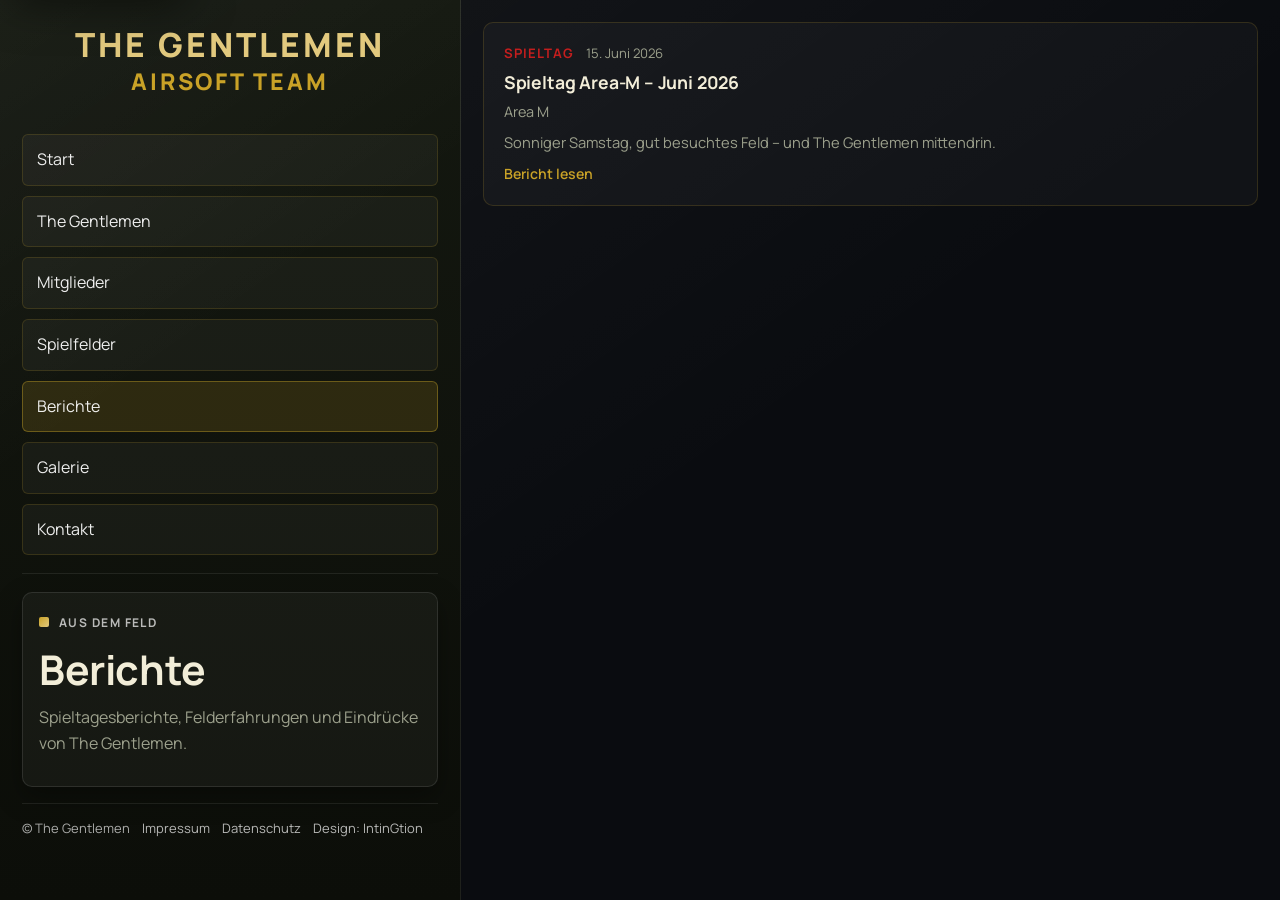
==== berichte.html @ bc563705 "Add Berichte section: JSON-driven blog for game day reports and field reviews - New berichte.html pa" ====
<!doctype html>
<html lang="de">
  <head>
    <meta charset="utf-8" />
    <meta name="viewport" content="width=device-width, initial-scale=1.0" />
    <title>Berichte – The Gentlemen</title>
    <meta name="description" content="Spieltagesberichte und Felderfahrungen von The Gentlemen Airsoft Team." />

    <link rel="preconnect" href="https://fonts.googleapis.com" />
    <link rel="preconnect" href="https://fonts.gstatic.com" crossorigin />
    <link rel="stylesheet" href="https://fonts.googleapis.com/css2?family=Manrope:wght@400;500;600;700;800&display=swap" />

    <link rel="stylesheet" href="resources/style.css" />
    <link rel="icon" href="resources/brand/badge.png" type="image/png" />

    <meta name="theme-color" content="#0b0d12" />
    <meta name="color-scheme" content="dark" />
  </head>

  <body>
    <a class="skip-link" href="#content">Zum Inhalt springen</a>

    <div class="shell shell--fields">
      <div class="left-pane">
        <header class="topbar">
          <a class="brand brand--centered" href="start.html" aria-label="The Gentlemen – Start">
            <div class="brand__row">
              <div class="brand__text">
                <div class="brand__title">The Gentlemen</div>
                <div class="brand__subtitle">Airsoft Team</div>
              </div>
            </div>
          </a>
        </header>

        <div class="left-scroll">
          <nav class="tabs" aria-label="Hauptnavigation">
            <a class="tab" href="start.html"><span>Start</span></a>
            <a class="tab" href="ueber-uns.html"><span>The Gentlemen</span></a>
            <a class="tab" href="mitglieder.html"><span>Mitglieder</span></a>
            <a class="tab" href="spielfelder.html"><span>Spielfelder</span></a>
            <a class="tab" aria-current="page" href="berichte.html"><span>Berichte</span></a>
            <a class="tab" href="galerie.html"><span>Galerie</span></a>
            <a class="tab" href="kontakt.html"><span>Kontakt</span></a>
          </nav>

          <main id="content" class="page">
            <section class="block">
              <p class="kicker">Aus dem Feld</p>
              <h1>Berichte</h1>
              <p class="muted">Spieltagesberichte, Felderfahrungen und Eindrücke von The Gentlemen.</p>
            </section>

            <footer class="legal" aria-label="Rechtliches">
              <span>© The Gentlemen</span>
              <a href="impressum.html">Impressum</a>
              <a href="datenschutz.html">Datenschutz</a>
              <a href="https://intingtion.de" target="_blank" rel="noopener noreferrer">Design: IntinGtion</a>
            </footer>
          </main>
        </div>
      </div>

      <div class="right-pane">
        <div class="right-scroll">
          <div id="berichte-list" class="berichte-list">
            <p class="muted" style="padding: 24px">Berichte werden geladen…</p>
          </div>
        </div>
      </div>
    </div>

    <div id="bericht-modal" hidden role="dialog" aria-modal="true" aria-labelledby="bericht-modal-titel">
      <div class="bericht-modal__backdrop" data-close-bericht></div>
      <div class="bericht-modal__dialog">
        <div class="bericht-modal__topbar">
          <button class="bericht-modal__close" type="button" data-close-bericht aria-label="Schließen">✕</button>
        </div>
        <div class="bericht-modal__content">
          <p class="bericht-modal__meta">
            <span class="bericht-modal__typ" id="bericht-modal-typ"></span>
            <span class="bericht-modal__datum" id="bericht-modal-datum"></span>
          </p>
          <h2 id="bericht-modal-titel"></h2>
          <p class="bericht-modal__feld muted" id="bericht-modal-feld"></p>
          <div id="bericht-modal-body" class="bericht-modal__body"></div>
          <div id="bericht-modal-bilder" class="bericht-modal__bilder"></div>
        </div>
      </div>
    </div>

    <script src="js/berichte.js" defer></script>
    <script src="resources/script.js" defer></script>
  </body>
</html>
---- resources/style.css ----
/* The Gentlemen – Split UI (Tabs links, Media rechts) */

/* ---------- Design Tokens ---------- */
:root {
  --bg: #0c0e09;
  --panel: #141810;
  --text: #f2edd8;
  --muted: #9ca08c;
  --border: rgba(201, 162, 39, 0.18);

  --gold: #c9a227;
  --gold-2: #e2c97e;
  --olive: #3d4a26;
  --crimson: #c41e1e;

  /* Aliase damit bestehender Code weiter funktioniert */
  --lava: var(--gold);
  --lava-2: var(--gold-2);

  --radius: 10px;
  --radius-sm: 6px;
  --shadow: 0 18px 46px rgba(0, 0, 0, 0.55);

  --ease: cubic-bezier(0.2, 0.8, 0.2, 1);
  --t: 180ms;

  /* Brand (Header) */
  --brand-overhang: clamp(180px, 24vw, 720px);
  /* wie weit Header/Schrift ins Bild darf */
  --badge-s: clamp(170px, 14vw, 320px);
  /* großer runder Logo-Badge */
  --badge-half: calc(var(--badge-s) * 0.5);
  --brand-title: clamp(26px, 2.6vw, 44px);
  --brand-subtitle: clamp(18px, 1.8vw, 34px);
}

/* ---------- Base / Reset ---------- */
*,
*::before,
*::after {
  box-sizing: border-box;
}

html {
  font-family:
    "Manrope",
    system-ui,
    -apple-system,
    "Segoe UI",
    Roboto,
    "Helvetica Neue",
    Arial,
    "Noto Sans",
    "Liberation Sans",
    sans-serif,
    "Apple Color Emoji",
    "Segoe UI Emoji";
  text-rendering: optimizeLegibility;
  -webkit-font-smoothing: antialiased;
}

body {
  margin: 0;
  background: radial-gradient(1200px 700px at 25% 10%, rgba(201, 162, 39, 0.10), transparent 60%),
    radial-gradient(900px 600px at 80% 30%, rgba(61, 74, 37, 0.18), transparent 55%),
    var(--bg);
  color: var(--text);
  line-height: 1.6;
  overflow-x: hidden;
}

img {
  max-width: 100%;
  height: auto;
  display: block;
}

a {
  color: var(--lava-2);
  text-decoration: none;
  transition: color var(--t) var(--ease), transform var(--t) var(--ease), background-color var(--t) var(--ease);
}

a:hover {
  color: var(--lava);
}

a:focus-visible,
button:focus-visible {
  outline: 2px solid rgba(201, 162, 39, 0.75);
  outline-offset: 3px;
}

p {
  margin: 0 0 14px;
}

.muted {
  color: var(--muted);
}

h1, h2, h3 {
  margin: 0 0 12px;
  line-height: 1.15;
  letter-spacing: -0.01em;
}

h1 {
  font-size: clamp(26px, 3.2vw, 44px);
}

h2 {
  font-size: clamp(18px, 2.4vw, 26px);
}

h3 {
  font-size: 18px;
}

/* Skip link (A11y) */
.skip-link {
  position: absolute;
  left: 12px;
  top: 12px;
  padding: 10px 12px;
  border-radius: var(--radius-sm);
  background: var(--panel);
  border: 1px solid var(--border);
  box-shadow: var(--shadow);
  transform: translateY(-160%);
  transition: transform var(--t) var(--ease);
  z-index: 2000;
}

.skip-link:focus {
  transform: translateY(0);
}

/* ---------- Split Shell ---------- */
.shell {
  min-height: 100dvh;
  display: grid;
  grid-template-columns: clamp(360px, 36vw, 560px) 1fr;
}

.left-pane {
  position: relative;
  z-index: 2;
  display: flex;
  flex-direction: column;
  min-height: 100dvh;
  background: linear-gradient(145deg, rgba(255, 255, 255, 0.04), transparent 40%),
    linear-gradient(180deg, var(--panel), var(--bg));
  border-right: 1px solid rgba(255, 255, 255, 0.08);
  padding: 0;
  overflow: visible;
}

.topbar {
  position: relative;
  z-index: 50;
  padding: 22px 22px 22px;
  overflow: visible;
}

.topbar::before {
  content: "";
  position: absolute;
  left: 0;
  top: 0;
  bottom: 0;
  width: calc(100% + var(--brand-overhang));

  pointer-events: none;
}


.topbar>* {
  position: relative;
  z-index: 1;
}

.left-scroll {
  flex: 1;
  padding: 0 22px 18px;
  overflow-y: auto;
  overflow-x: hidden;
}

/* ---------- Default Pages: avoid nested scrolling on the left ---------- */
/* About / Rightflow / Fields / Gallery haben eigene Layouts */
.shell:not(.shell--about):not(.shell--gallery):not(.shell--fields):not(.shell--rightflow) .left-scroll {
  overflow: visible;
}

/* Slideshow bleibt stabil, während die Seite normal scrollt */
.shell:not(.shell--about):not(.shell--gallery):not(.shell--fields):not(.shell--rightflow) .right-pane {
  position: sticky;
  top: 0;
  height: 100dvh;
  align-self: start;
}

.right-pane {
  position: relative;
  z-index: 1;
  overflow: hidden;
  background: #0a0c10;
}

/* ---------- About (Members right, Slideshow below) ---------- */
.shell--about {
  --brand-overhang: 0px;
  --badge-s: 0px;
}

.shell--about .right-pane {
  overflow: visible;
  background: linear-gradient(145deg, rgba(255, 255, 255, 0.03), transparent 45%), #0a0c10;
}

.shell--about .right-scroll {
  padding: 22px;
  display: flex;
  flex-direction: column;
  gap: 14px;
}

.slideshow.slideshow--inline {
  position: relative;
  inset: auto;
  width: 100%;
  height: clamp(300px, 34vh, 460px);
  overflow: hidden;
}

.shell--about .slideshow.slideshow--inline,
.shell--rightflow .slideshow.slideshow--inline {
  border-radius: var(--radius);
  border: 1px solid rgba(255, 255, 255, 0.10);
  box-shadow: 0 10px 26px rgba(0, 0, 0, 0.35);
  overflow: hidden;
}

/* Meta-Text sitzt dann optisch wie "Block-Padding" */
.shell--about .slideshow.slideshow--inline .slideshow__meta,
.shell--rightflow .slideshow.slideshow--inline .slideshow__meta {
  left: 16px;
  bottom: 16px;
}

/* Shell Spielfelder */
.shell--fields .slideshow.slideshow--inline {
  border-radius: var(--radius);
  border: 1px solid rgba(255, 255, 255, 0.10);
  box-shadow: 0 10px 26px rgba(0, 0, 0, 0.35);
  overflow: hidden;
}

/* Meta-Text sitzt dann optisch wie "Block-Padding" */
.shell--fields .slideshow.slideshow--inline .slideshow__meta {
  left: 16px;
  bottom: 16px;
}

.slideshow.slideshow--inline .slide {
  transform: none;
}

.slideshow.slideshow--inline.slideshow--compact {
  height: clamp(500px, 22vh, 300px);
}


/* ---------- Right Flow (About-Style) ---------- */
.shell--rightflow {
  --brand-overhang: 0px;
  --badge-s: 0px;
}

.shell--rightflow .right-pane {
  overflow: visible;
  background: linear-gradient(145deg, rgba(255, 255, 255, 0.03), transparent 45%), #0a0c10;
}

.shell--rightflow .right-scroll {
  padding: 22px;
  display: flex;
  flex-direction: column;
  gap: 14px;
}

/* Auf Seiten mit viel Content: nur einen (Browser-)Scroll verwenden */
.shell--rightflow .left-scroll {
  overflow: visible;
}

/* ---------- Spielfelder (Content right) ---------- */
.shell--fields {
  --brand-overhang: 0px;
  --badge-s: 0px;
}

.shell--fields .right-pane {
  overflow: visible;
  background: linear-gradient(145deg, rgba(255, 255, 255, 0.03), transparent 45%), #0a0c10;
}

.shell--fields .right-scroll {
  padding: 22px;
  display: flex;
  flex-direction: column;
  gap: 14px;
}

/* ---------- Brand (Logo + Text) ---------- */
.brand {
  position: relative;
  display: block;
  width: 100%;
  overflow: visible;
}

.brand__row {
  display: flex;
  align-items: flex-start;
  gap: 18px;
  width: calc(100% + var(--brand-overhang));
  padding-right: 22px;
}

/* Shield-Badge, überlappt die Kante zur rechten Pane */
.brand__badge {
  position: absolute;
  top: -8px;
  right: calc(-1 * var(--badge-s) / 2 - 22px);
  width: var(--badge-s);
  height: var(--badge-s);
  max-width: none;
  filter: drop-shadow(0 12px 32px rgba(0, 0, 0, 0.70));
  pointer-events: none;
}

/* Textblock */
.brand__text {
  padding-top: 6px;
}

.brand__title {
  font-weight: 900;
  font-size: var(--brand-title);
  letter-spacing: 0.09em;
  text-transform: uppercase;
  line-height: 1.05;
  white-space: nowrap;
}


.brand__subtitle {
  margin-top: 6px;
  font-weight: 900;
  font-size: var(--brand-subtitle);
  letter-spacing: 0.12em;
  text-transform: uppercase;
  color: var(--lava);
  line-height: 1.1;
}

.brand__tagline {
  margin-top: 4px;
  font-weight: 700;
  font-size: 14px;
  letter-spacing: 0.06em;
  color: rgba(255, 255, 255, 0.70);
}

.brand-sub {
  margin-top: 10px;
  font-size: 12px;
  letter-spacing: 0.18em;
  text-transform: uppercase;
  color: rgba(255, 255, 255, 0.55);
}

/* ---------- Tabs (Nav) ---------- */
.tabs {
  margin-top: 18px;
  display: grid;
  gap: 10px;
}

.tab {
  display: flex;
  align-items: center;
  justify-content: space-between;
  gap: 10px;
  padding: 12px 14px;
  background: rgba(255, 255, 255, 0.04);
  border: 1px solid var(--border);
  border-radius: var(--radius-sm);
  color: rgba(255, 255, 255, 0.92);
  transform-origin: left center;
  flex-wrap: wrap;
}

.tab>span:first-child {
  min-width: 0;
}

.tab .tab__hint {
  font-size: 12px;
  color: rgba(255, 255, 255, 0.55);
  white-space: nowrap;
}

.tab:hover {
  background: rgba(201, 162, 39, 0.10);
  border-color: rgba(201, 162, 39, 0.28);
  transform: translateY(-1px);
}

.tab[aria-current="page"] {
  background: rgba(201, 162, 39, 0.16);
  border-color: rgba(201, 162, 39, 0.40);
  transform: none;
}

/* ---------- Home Logo (unter der Navigation) ---------- */
.brand--centered {
  --brand-overhang: 0px;
  text-align: center;
}

.brand--centered .brand__row {
  justify-content: center;
  padding-right: 0;
}

.home-logo-wrap {
  display: flex;
  justify-content: center;
  padding: 20px 22px 0;
}

.home-logo {
  width: clamp(200px, 80%, 340px);
  height: auto;
  display: block;
  filter: drop-shadow(0 8px 28px rgba(0, 0, 0, 0.65));
}

/* ---------- Page Content ---------- */
.page {
  margin-top: 18px;
  padding-top: 18px;
  border-top: 1px solid rgba(255, 255, 255, 0.08);
}

.block {
  background: rgba(255, 255, 255, 0.04);
  border: 1px solid rgba(255, 255, 255, 0.10);
  border-radius: var(--radius);
  padding: 16px;
  box-shadow: 0 10px 26px rgba(0, 0, 0, 0.35);
}

.block+.block {
  margin-top: 14px;
}

.kicker {
  display: inline-flex;
  align-items: center;
  gap: 10px;
  font-weight: 700;
  letter-spacing: 0.12em;
  text-transform: uppercase;
  font-size: 12px;
  color: rgba(255, 255, 255, 0.70);
}

.kicker::before {
  content: "";
  width: 10px;
  height: 10px;
  border-radius: 2px;
  background: linear-gradient(135deg, var(--lava), var(--lava-2));
}

.kicker--hero {
  font-size: clamp(28px, 3.2vw, 46px);
  letter-spacing: -0.01em;
  text-transform: none;
  color: var(--gold);
  line-height: 1.1;
}

.kicker--hero::before {
  display: none;
}

#mitspielen-intro h1 {
  font-size: clamp(14px, 1.4vw, 20px);
  font-weight: 600;
  color: rgba(255, 255, 255, 0.55);
  letter-spacing: 0.04em;
  text-transform: uppercase;
  margin-bottom: 16px;
}

.prose {
  max-width: 65ch;
  line-height: 1.75;
}

.btn-row {
  display: flex;
  gap: 10px;
  flex-wrap: wrap;
  margin-top: 12px;
}

.btn {
  display: inline-flex;
  align-items: center;
  justify-content: center;
  padding: 10px 12px;
  border-radius: var(--radius-sm);
  border: 1px solid var(--border);
  background: rgba(255, 255, 255, 0.04);
  color: rgba(255, 255, 255, 0.92);
}

.btn:hover {
  background: rgba(201, 162, 39, 0.12);
  border-color: rgba(201, 162, 39, 0.28);
  transform: translateY(-1px);
}

.btn--lava {
  background: linear-gradient(135deg, rgba(201, 162, 39, 0.95), rgba(226, 201, 126, 0.82));
  border-color: rgba(201, 162, 39, 0.65);
  color: #141414;
  font-weight: 800;
}

.btn--lava:hover {
  transform: translateY(-1px);
  filter: brightness(1.04);
}

.note {
  padding: 12px 12px;
  border: 1px dashed rgba(226, 201, 126, 0.35);
  border-radius: var(--radius-sm);
  background: rgba(226, 201, 126, 0.06);
}

.pills {
  display: flex;
  flex-wrap: wrap;
  gap: 8px;
  margin-top: 8px;
  min-height: 40px;
}

.pill {
  display: inline-flex;
  align-items: center;
  gap: 8px;
  padding: 6px 10px;
  border-radius: var(--radius-sm);
  background: rgba(255, 255, 255, 0.04);
  border: 1px solid rgba(255, 255, 255, 0.10);
  font-size: 13px;
  color: rgba(255, 255, 255, 0.86);
}

.patch-grid {
  display: grid;
  grid-template-columns: 1fr 1fr;
  gap: 16px;
  margin-top: 16px;
}

@media (max-width: 640px) {
  .patch-grid {
    grid-template-columns: 1fr;
  }
}

.patch-card {
  background: rgba(255, 255, 255, 0.04);
  border: 1px solid rgba(255, 255, 255, 0.10);
  border-radius: var(--radius);
  padding: 16px;
  display: flex;
  flex-direction: column;
  align-items: center;
  text-align: center;
  gap: 10px;
}

.patch-card__images {
  display: flex;
  gap: 12px;
  justify-content: center;
  align-items: center;
  flex-wrap: wrap;
}

.patch-card__img {
  width: auto;
  max-width: 110px;
  max-height: 110px;
  height: auto;
  filter: drop-shadow(0 4px 14px rgba(0, 0, 0, 0.5));
}

.patch-card__title {
  font-size: 15px;
  font-weight: 700;
  margin: 0;
  color: var(--gold);
}

.patch-card__desc {
  font-size: 13px;
  line-height: 1.6;
  margin: 0;
}

.pills--grid2 {
  display: grid;
  grid-template-columns: 1fr 1fr;
  gap: 8px;
  margin-top: 8px;
}

@media (max-width: 540px) {
  .pills--grid2 {
    grid-template-columns: 1fr;
  }
}

/* ---------- Cards / Grids (dynamic) ---------- */
.grid {
  display: grid;
  grid-template-columns: repeat(2, minmax(0, 1fr));
  gap: 12px;
}

@media (max-width: 520px) {
  .grid {
    grid-template-columns: 1fr;
  }
}

.card {
  background: rgba(255, 255, 255, 0.04);
  border: 1px solid rgba(255, 255, 255, 0.10);
  border-radius: var(--radius);
  padding: 14px;
  
}

.card-link {
  display: inline-flex;
  margin-top: 10px;
  font-weight: 700;

  
}

.person {
  display: grid;
  grid-template-columns: 56px 1fr;
  gap: 12px;
  align-items: center;
}

.avatar {
  width: 56px;
  height: 56px;
  border-radius: var(--radius-sm);
  border: 1px solid rgba(255, 255, 255, 0.16);
  background: linear-gradient(135deg, rgba(201, 162, 39, 0.18), rgba(255, 255, 255, 0.03));
  display: grid;
  place-items: center;
  font-weight: 900;
  color: rgba(255, 255, 255, 0.92);
  overflow: hidden;
}

.avatar img {
  width: 100%;
  height: 100%;
  object-fit: cover;
}

.tag-row {
  display: flex;
  flex-wrap: wrap;
  gap: 8px;
  margin-top: 8px;
}

.pill--small {
  font-size: 12px;
  padding: 4px 8px;
}

.person__links {
  display: flex;
  flex-wrap: wrap;
  gap: 10px;
  margin-top: 8px;
}

.person__links a {
  font-weight: 700;
  font-size: 13px;
}

/* ---------- Footer Links inside left pane ---------- */
.legal {
  margin-top: 16px;
  padding-top: 14px;
  border-top: 1px solid rgba(255, 255, 255, 0.08);
  display: flex;
  flex-wrap: wrap;
  gap: 12px;
  font-size: 13px;
  color: rgba(255, 255, 255, 0.65);
}

.legal a {
  color: rgba(255, 255, 255, 0.70);
}

.legal a:hover {
  color: var(--lava-2);
}

/* ---------- Slideshow (Right Pane) ---------- */
.slideshow {
  position: absolute;
  inset: 0;
}

.slide {
  position: absolute;
  inset: 0;
  width: 100%;
  height: 100%;
  object-fit: cover;
  opacity: 0;
  transition: opacity 650ms var(--ease);
  transform: scale(1.02);
}

.slide.is-visible {
  opacity: 1;
}



.slideshow__shade {
  position: absolute;
  inset: 0;
  background:
    linear-gradient(90deg, rgba(11, 13, 18, 0.92) 0%, rgba(11, 13, 18, 0.55) 35%, rgba(11, 13, 18, 0.45) 100%),
    radial-gradient(800px 520px at 70% 20%, rgba(201, 162, 39, 0.10), transparent 55%);
}

.slideshow__meta {
  position: absolute;
  left: 20px;
  bottom: 20px;
  max-width: 520px;
}

.slideshow__label {
  margin: 0;
  font-weight: 900;
  font-size: 18px;
  letter-spacing: 0.02em;
}

.slideshow__hint {
  margin: 6px 0 0;
}

/* ---------- Splash / Gate ---------- */
.splash {
  min-height: 100dvh;
  position: relative;
  display: grid;
  place-items: center;
  background: url("team/hero.webp") center/cover no-repeat;
}

.splash__veil {
  position: absolute;
  inset: 0;
  background: linear-gradient(180deg, rgba(11, 13, 18, 0.55), rgba(11, 13, 18, 0.85));
}

.splash__inner {
  position: relative;
  z-index: 2;
  text-align: center;
  padding: 22px;
}

.splash__logo {
  display: inline-grid;
  place-items: center;
  width: min(360px, 76vw);
  padding: 18px 18px 14px;
  border-radius: 0;
  border: 1px solid rgba(226, 201, 126, 0.30);
  background: rgba(18, 21, 27, 0.55);
  box-shadow: var(--shadow);
  backdrop-filter: blur(6px);
  -webkit-backdrop-filter: blur(6px);
  transition: transform var(--t) var(--ease), border-color var(--t) var(--ease), background-color var(--t) var(--ease);
}

.splash__logo:hover {
  transform: scale(1.02);
  border-color: rgba(201, 162, 39, 0.55);
  background: rgba(18, 21, 27, 0.68);
}

.splash__logo img {
  width: 100%;
  height: auto;
}

.splash__pulse {
  animation: pulse 1.55s var(--ease) infinite;
}

@keyframes pulse {
  0%, 100% {
    filter: drop-shadow(0 0 0 rgba(201, 162, 39, 0.0));
    transform: scale(1);
  }

  50% {
    filter: drop-shadow(0 0 22px rgba(201, 162, 39, 0.28));
    transform: scale(1.03);
  }
}

.splash__hint {
  margin-top: 14px;
  font-weight: 700;
  color: rgba(255, 255, 255, 0.80);
  letter-spacing: 0.08em;
  text-transform: uppercase;
  font-size: 12px;
}

/* ---------- Responsive ---------- */
@media (max-width: 980px) {
  .shell {
    grid-template-columns: 1fr;
  }

  .right-pane {
    min-height: 44vh;
  }

  .shell:not(.shell--about):not(.shell--gallery):not(.shell--fields):not(.shell--rightflow) .right-pane{
    position: relative;
    top: auto;
    height: auto;
  }

  .left-pane {
    border-right: none;
    border-bottom: 1px solid rgba(255, 255, 255, 0.08);
  }

  .left-pane {
    min-height: auto;
  }

  .left-scroll {
    overflow: visible;
  }

  .topbar::before {
    width: 100%;
  }

  .topbar {
    padding-bottom: 12px;
  }

  .brand {
    width: 100%;
    display: flex;
    flex-direction: row;
    align-items: flex-start;
    gap: 12px;
  }

  .brand__row {
    flex: 1;
    min-width: 0;
    padding-right: 0;
  }

  .brand__badge {
    display: block;
    position: static;
    width: 150px;
    height: 150px;
    flex-shrink: 0;
    filter: drop-shadow(0 4px 14px rgba(0, 0, 0, 0.55));
  }

  .brand__title {
    white-space: normal;
  }

  .brand__title::after {
    width: 220px;
  }

  .shell--about .right-pane {
    min-height: auto;
    overflow: visible;
  }

  .shell--about .right-scroll {
    min-height: auto;
    padding: 0 22px 18px;
  }

  .shell--rightflow .right-pane {
    min-height: auto;
    overflow: visible;
  }

  .shell--rightflow .right-scroll {
    min-height: auto;
    padding: 0 22px 18px;
  }

  .slideshow--inline {
    height: 44vh;
  }

  .shell--fields .right-pane {
    min-height: auto;
    overflow: visible;
  }

  .shell--fields .right-scroll {
    min-height: auto;
    padding: 0 22px 18px;
  }

  .slideshow--inline.slideshow--compact {
    height: 34vh;
  }
}

@media (prefers-reduced-motion: reduce) {
  * {
    scroll-behavior: auto !important;
  }

  .slide {
    transition: none;
  }

  .splash__pulse {
    animation: none;
  }

  a {
    transition: none;
  }
}


/* ---------- Member Steckbrief Overlay ---------- */

/* ---------- Klickbare Cards (Members + Spielfelder) ---------- */

.card--click {
  cursor: pointer;
  position: relative;
  transition: transform .18s ease, box-shadow .18s ease, border-color .18s ease;
}

.card--click:hover {
  transform: translateY(-3px);
  box-shadow: 0 18px 40px rgba(0, 0, 0, .45);
  border-color: rgba(255, 140, 60, .35);
}

.card--click:active {
  transform: translateY(-1px) scale(0.98);
}

/* Tastatur-Fokus (weil ihr tabindex=0 nutzt) */
.card--click:focus-visible {
  outline: 2px solid rgba(255, 140, 60, .6);
  outline-offset: 3px;
}

/* Details-Badge: erscheint bei Hover + Fokus */
.card--click::after {
  content: "➜";
  position: absolute;
  top: 14px;
  right: 14px;

  font-size: 12px;
  padding: 6px 12px;
  border-radius: 999px;

  background: rgba(0, 0, 0, .35);
  border: 1px solid rgba(255, 255, 255, .14);
  color: rgba(255, 255, 255, .75);

  backdrop-filter: blur(6px);

  opacity: 0.75;
  transform: translateY(0);
  transition: opacity .18s ease, transform .18s ease;

  pointer-events: none;
}

/* ---------- Mobile: Details dauerhaft sichtbar ---------- */
@media (hover: none) {
  .card--click::after {
    opacity: 1;
    transform: none;
  }
}

.card--click:hover::after,
.card--click:focus-visible::after {
  opacity: 1;
  transform: translateY(0);
}

body.modal-open {
  overflow: hidden;
}

.modal {
  position: fixed;
  inset: 0;
  display: grid;
  place-items: center;
  z-index: 4000;
}

.modal[aria-hidden="true"] {
  display: none;
}

.modal__backdrop {
  position: absolute;
  inset: 0;
  background: rgba(0, 0, 0, 0.70);
  backdrop-filter: blur(6px);
}

.modal__panel {
  position: relative;
  width: min(980px, calc(100vw - 32px));
  max-height: min(86vh, 860px);
  overflow: auto;
  background: linear-gradient(180deg, rgba(18, 21, 27, 0.98), rgba(14, 16, 21, 0.98));
  border: 1px solid rgba(255, 255, 255, 0.12);
  border-radius: calc(var(--radius) + 6px);
  box-shadow: var(--shadow);
}

.modal__close {
  position: absolute;
  top: 10px;
  right: 10px;
  width: 42px;
  height: 42px;
  border-radius: 12px;
  border: 1px solid rgba(255, 255, 255, 0.12);
  background: rgba(255, 255, 255, 0.06);
  color: var(--text);
  cursor: pointer;
}

.modal__close:hover {
  background: rgba(255, 255, 255, 0.10);
}

.profile {
  display: grid;
  grid-template-columns: 280px 1fr;
  gap: 18px;
  padding: 22px;
}

.profile__media {
  display: grid;
}

.profile__avatar {
  border-radius: 18px;
  border: 1px solid rgba(255, 255, 255, 0.12);
  background: rgba(255, 255, 255, 0.05);
  overflow: hidden;
  aspect-ratio: 3 / 4;
  display: grid;
  place-items: center;
}

.profile__avatar img {
  width: 100%;
  height: 100%;
  object-fit: cover;
}

.profile__initials {
  font-weight: 800;
  font-size: 42px;
  color: rgba(255, 255, 255, 0.86);
}

.profile__name {
  margin: 0 0 6px;
}

.profile__sub {
  margin: 0 0 14px;
}

.profile__bio {
  margin: 0 0 14px;
  padding: 12px 12px;
  border-radius: 12px;
  background: rgba(255, 255, 255, 0.05);
  border: 1px solid rgba(255, 255, 255, 0.10);
}

/* Empty-state text inside the key/value grid */
.profile__empty {
  grid-column: 1 / -1;
  margin: 6px 0 0;
}

.profile__grid {
  display: grid;
  grid-template-columns: 160px 1fr;
  gap: 8px 14px;
  align-items: start;
}

.profile__dt {
  color: var(--muted);
  font-size: 13px;
  text-transform: uppercase;
  letter-spacing: 0.06em;
}

.profile__dd {
  color: var(--text);
}

.profile__section-title {
  margin: 16px 0 8px;
  font-size: 12px;
  text-transform: uppercase;
  letter-spacing: 0.08em;
}

.pill--link {
  border-color: rgba(201, 162, 39, 0.55);
  color: var(--lava-2);
}

/* Paintjob / Weapon gallery in member modal */
.profile__weapons {
  border-top: 1px solid var(--border);
  padding: 14px 20px 20px;
}

/* Gameplay video: neben den Stats */
.profile__main {
  display: flex;
  gap: 16px;
  align-items: flex-start;
}

.profile__content {
  flex: 1;
  min-width: 0;
}

.profile__videos {
  flex-shrink: 0;
  width: 150px;
}

.profile__video {
  display: block;
  width: 100%;
  height: auto;
  border-radius: 8px;
}

@media (max-width: 720px) {
  .profile__main {
    flex-direction: column;
  }
  .profile__videos {
    width: 100%;
  }
}

.weapon-strip {
  display: flex;
  gap: 10px;
  flex-wrap: wrap;
  margin-top: 8px;
}

.weapon-thumb-btn {
  padding: 0;
  border: 1px solid var(--border);
  border-radius: var(--radius-sm);
  background: none;
  cursor: pointer;
  overflow: hidden;
  flex-shrink: 0;
  transition: border-color 150ms ease, transform 150ms ease;
}

.weapon-thumb-btn:hover {
  border-color: var(--gold);
  transform: scale(1.02);
}

.weapon-thumb {
  display: block;
  width: 200px;
  height: 130px;
  object-fit: cover;
}

/* Weapon lightbox */
.weapon-lightbox {
  position: fixed;
  inset: 0;
  z-index: 5000;
  display: flex;
  align-items: center;
  justify-content: center;
  gap: 12px;
  padding: 16px;
}

.weapon-lightbox[aria-hidden="true"] {
  display: none;
}

.weapon-lightbox__backdrop {
  position: absolute;
  inset: 0;
  background: rgba(0, 0, 0, 0.88);
  cursor: pointer;
}

.weapon-lightbox__stage {
  position: relative;
  z-index: 1;
  display: flex;
  align-items: center;
  justify-content: center;
  max-width: calc(100vw - 140px);
  max-height: calc(100vh - 60px);
}

.weapon-lightbox__img {
  max-width: 100%;
  max-height: calc(100vh - 80px);
  border-radius: var(--radius-sm);
  box-shadow: 0 24px 64px rgba(0, 0, 0, 0.8);
  object-fit: contain;
}

.weapon-lightbox__close {
  position: absolute;
  top: 12px;
  right: 12px;
  z-index: 2;
  width: 36px;
  height: 36px;
  border: 1px solid var(--border);
  border-radius: 50%;
  background: rgba(0, 0, 0, 0.6);
  color: var(--text);
  font-size: 1rem;
  cursor: pointer;
  display: grid;
  place-items: center;
  transition: background 150ms ease;
}

.weapon-lightbox__close:hover {
  background: rgba(201, 162, 39, 0.18);
}

.weapon-lightbox__nav {
  position: relative;
  z-index: 1;
  flex-shrink: 0;
  width: 44px;
  height: 44px;
  border: 1px solid var(--border);
  border-radius: 50%;
  background: rgba(0, 0, 0, 0.5);
  color: var(--text);
  font-size: 1.5rem;
  cursor: pointer;
  display: grid;
  place-items: center;
  transition: background 150ms ease;
}

.weapon-lightbox__nav:hover {
  background: rgba(201, 162, 39, 0.18);
}

.weapon-lightbox__nav[hidden] {
  visibility: hidden;
}

.member-links-list {
  display: flex;
  flex-direction: column;
  margin-top: 10px;
}

.member-links-row {
  display: flex;
  align-items: center;
  gap: 12px;
  padding: 8px 0;
  border-bottom: 1px solid var(--border);
}

.member-links-row:last-child {
  border-bottom: none;
}

.member-links-row__name {
  min-width: 100px;
  font-size: 0.85rem;
  font-weight: 700;
  color: var(--muted);
  flex-shrink: 0;
}

.pill--link:hover {
  border-color: rgba(201, 162, 39, 0.85);
  color: var(--lava);
}

@media (max-width: 720px) {
  .profile {
    grid-template-columns: 1fr;
  }

  .profile__media {
    display: flex;
    justify-content: center;
  }

  .profile__avatar {
    width: min(100%, 320px);
    margin-inline: auto;
    aspect-ratio: 3 / 4;
    max-height: 60svh;
  }

  .profile__avatar img {
    object-fit: cover;
    object-position: center top;
  }

  .profile__grid {
    grid-template-columns: 1fr;
    gap: 6px 0;
  }

  .profile__dt {
    margin-top: 10px;
  }
}


/* ---------- Spielfeld Bericht Overlay ---------- */

.field {
  padding: 22px;
}

.field__head {
  display: flex;
  align-items: flex-start;
  justify-content: space-between;
  gap: 12px;
  margin-bottom: 10px;
}

/* ---------- Field Modal: Abstand zwischen Website & X ---------- */
.modal--field .field__head {
  justify-content: flex-start;
  /* statt space-between */
  padding-right: 64px;
  /* Platz für X-Button + Luft */
}

.modal--field .field__head [data-site] {
  margin-left: auto;
  /* Website nach rechts schieben */
}

/* optional: sicherstellen, dass X immer "oben drüber" liegt */
.modal--field .modal__close {
  z-index: 5;
}

.field__title {
  margin: 0 0 6px;
}

.field__sub {
  margin: 0;
  line-height: 1.55;
}

.field__badges {
  margin: 12px 0 6px;
}

.field__callout {
  margin: 12px 0 0;
  padding: 12px 12px;
  border-radius: 12px;
  background: rgba(201, 162, 39, 0.10);
  border: 1px solid rgba(201, 162, 39, 0.22);
}

.field__split {
  display: grid;
  grid-template-columns: 1fr 1fr;
  gap: 12px;
  margin-top: 14px;
}

.field__box {
  padding: 12px;
  border-radius: 12px;
  background: rgba(255, 255, 255, 0.04);
  border: 1px solid rgba(255, 255, 255, 0.10);
}

.field__box-title {
  margin: 0 0 8px;
  font-size: 12px;
  text-transform: uppercase;
  letter-spacing: 0.08em;
}

.field__list {
  margin: 0;
  padding-left: 18px;
}

.field__list li {
  margin: 6px 0;
}

.field__report {
  margin-top: 14px;
  line-height: 1.7;
}

.field__report p {
  margin: 0 0 12px;
}

@media (max-width: 720px) {
  .field__split {
    grid-template-columns: 1fr;
  }
}

/* ---------- Galerie ---------- */
.album-tabs {
  display: flex;
  flex-wrap: wrap;
  gap: 10px;
}

.album-tab {
  border: 1px solid rgba(255, 255, 255, 0.10);
  background: rgba(255, 255, 255, 0.04);
  color: var(--text);
  padding: 8px 12px;
  border-radius: 12px;
  cursor: pointer;
  font-weight: 700;
  letter-spacing: 0.01em;
}

.album-tab:hover {
  background: rgba(255, 255, 255, 0.07);
}

.album-tab--active {
  border-color: rgba(201, 162, 39, 0.45);
  background: rgba(201, 162, 39, 0.10);
}

.gallery-head {
  display: flex;
  justify-content: space-between;
  align-items: baseline;
  gap: 12px;
  margin: 10px 0 12px;
}

.gallery-grid-inner {
  display: grid;
  grid-template-columns: repeat(auto-fill, minmax(140px, 1fr));
  gap: 12px;
}

.gallery-thumb {
  border: 1px solid rgba(255, 255, 255, 0.10);
  background: rgba(255, 255, 255, 0.03);
  border-radius: 14px;
  overflow: hidden;
  padding: 0;
  cursor: pointer;
  aspect-ratio: 1 / 1;
}

.gallery-thumb img {
  width: 100%;
  height: 100%;
  object-fit: cover;
  display: block;
  transform: scale(1.01);
  transition: transform .25s ease;
}

.gallery-thumb:hover img {
  transform: scale(1.06);
}



/* ---------- Galerie Explorer Layout ---------- */

.shell--gallery {
  --brand-overhang: 0px;
  --badge-s: 0px;
  grid-template-columns: clamp(320px, 34vw, 540px) 1fr;
}

/* On shells where the title stays inside the left pane (no overhang into the right pane),
   cap the font so it never overflows the left pane boundary. */
.shell--about,
.shell--rightflow,
.shell--fields,
.shell--gallery {
  --brand-title: clamp(26px, 2.6vw, 44px);
}

.gallery-pane {
  padding: 18px;
  overflow: auto;
  background:
    radial-gradient(900px 480px at 20% 10%, rgba(201, 162, 39, 0.08), transparent 55%),
    radial-gradient(900px 520px at 90% 20%, rgba(255, 255, 255, 0.06), transparent 55%),
    linear-gradient(180deg, rgba(255, 255, 255, 0.03), rgba(255, 255, 255, 0.00));
}

.gallery-explorer {
  height: calc(100vh - 36px);
  height: calc(100dvh - 36px);
  display: grid;
  grid-template-columns: 260px 1fr;
  gap: 14px;
}

.gallery-explorer__sidebar {
  border: 1px solid rgba(255, 255, 255, 0.10);
  background: rgba(255, 255, 255, 0.03);
  border-radius: 16px;
  padding: 14px;
  overflow: auto;
}

.gallery-explorer__title {
  font-weight: 900;
  letter-spacing: 0.02em;
  text-transform: uppercase;
  font-size: 12px;
  color: rgba(255, 255, 255, 0.70);
  margin-bottom: 10px;
}

.gallery-explorer__main {
  border: 1px solid rgba(255, 255, 255, 0.10);
  background: rgba(255, 255, 255, 0.02);
  border-radius: 16px;
  padding: 14px;
  overflow: auto;
}

.album-tabs--vertical {
  display: flex;
  flex-direction: column;
  gap: 8px;
}

.album-tabs--vertical .album-tab {
  border-radius: 12px;
  text-align: left;
  width: 100%;
  position: relative;
  padding: 10px 12px;
}

.album-tabs--vertical .album-tab::before {
  content: "";
  position: absolute;
  left: 0;
  top: 8px;
  bottom: 8px;
  width: 3px;
  background: transparent;
  border-radius: 2px;
}

.album-tabs--vertical .album-tab--active::before {
  background: var(--lava);
}

@media (max-width: 980px) {
  .shell--gallery {
    grid-template-columns: 1fr;
  }

  .gallery-pane {
    padding: 12px;
  }

  .gallery-explorer {
    height: auto;
    grid-template-columns: 1fr;
  }

  .gallery-explorer__sidebar {
    position: sticky;
    top: 0;
    z-index: 2;
  }
}

/* ---------- Galerie Lightbox ---------- */

.modal--gallery .gpanel {
  width: min(1120px, calc(100vw - 32px));
  max-height: min(88vh, 920px);
  overflow: hidden;
}

.gviewer {
  display: grid;
  grid-template-columns: 56px 1fr 56px;
  align-items: stretch;
}

.gnav {
  border: none;
  background: transparent;
  color: rgba(255, 255, 255, 0.82);
  font-size: 42px;
  cursor: pointer;
  display: grid;
  place-items: center;
}

.gnav:hover {
  color: var(--text);
  background: rgba(255, 255, 255, 0.03);
}

.gfigure {
  margin: 0;
  display: grid;
  grid-template-rows: 1fr auto;
  min-height: 0;
}

.gimg {
  width: 100%;
  height: 100%;
  object-fit: contain;
  display: block;
  background: rgba(0, 0, 0, 0.25);
}

.gcap {
  padding: 14px 16px 16px;
  border-top: 1px solid rgba(255, 255, 255, 0.08);
}

.gcap__title {
  font-weight: 800;
  margin-bottom: 4px;
}

.gcap__meta {
  font-size: 13px;
}

.gcap__pos {
  font-size: 12px;
  margin-top: 6px;
}

@media (max-width: 720px) {
  .gviewer {
    grid-template-columns: 44px 1fr 44px;
  }

  .gnav {
    font-size: 36px;
  }

  .gallery-grid-inner {
    grid-template-columns: repeat(auto-fill, minmax(120px, 1fr));
  }
}

/* ---------- Respsonsive Design ---------- */

@media (max-width: 640px){
  /* Navigation kompakter (weniger Scroll auf Mobile) */
  .tabs{ grid-template-columns: repeat(2, minmax(0, 1fr)); }
  .tab{ justify-content: flex-start; }
  .tab .tab__hint{ display: none; }
}

@media (max-width: 380px){
  .tabs{ grid-template-columns: 1fr; }
}

@media (max-width: 520px){
  /* Allgemeine Abstände */
  .topbar{ padding: 18px 16px 12px; }
  .left-scroll{ padding: 0 16px 16px; }
  .shell--about .right-scroll,
  .shell--rightflow .right-scroll,
  .shell--fields .right-scroll{ padding: 0 16px 16px; }
  .block{ padding: 14px; }

  /* Slideshow Meta weniger dominant */
  .slideshow__meta{ left: 14px; bottom: 14px; max-width: 72vw; }
  .slideshow__label{ font-size: 16px; }

  /* Overlays: mehr Fläche, bessere Bedienbarkeit */
  .modal{ place-items: stretch; }
  .modal__panel{
    width: calc(100vw - 16px);
    max-height: calc(100dvh - 16px);
    margin: 8px;
    border-radius: 16px;
  }
  .modal__close{ width: 40px; height: 40px; border-radius: 10px; }

  /* Member-Profil: Key/Value untereinander, damit nichts quetscht */
  .profile__grid{ grid-template-columns: 1fr; }
  .profile__dt{ font-size: 11px; }

  /* Spielfeld-Header: Website-Button darf umbrechen */
  .modal--field .field__head{ flex-wrap: wrap; padding-right: 54px; }
  .modal--field .field__head [data-site]{ margin-left: 0; }
}

/* ---- Fliege-Lightbox ---- */
.img-link {
  appearance: none;
  border: none;
  padding: 0;
  background: none;
  cursor: pointer;
  font: inherit;
  color: var(--gold);
  text-decoration: underline;
  text-underline-offset: 3px;
  transition: opacity 150ms ease;
}

.img-link:hover {
  opacity: 0.75;
}

#fliege-lightbox[hidden] {
  display: none;
}

#fliege-lightbox {
  position: fixed;
  inset: 0;
  z-index: 2000;
  display: grid;
  place-items: center;
}

.fliege-lb__backdrop {
  position: absolute;
  inset: 0;
  background: rgba(0, 0, 0, 0.82);
}

.fliege-lb__dialog {
  position: relative;
  z-index: 1;
  max-width: min(440px, calc(100% - 32px));
  border-radius: var(--radius);
  overflow: hidden;
  background: var(--panel);
  border: 1px solid var(--border);
  box-shadow: var(--shadow);
}

.fliege-lb__img {
  display: block;
  width: 100%;
  height: auto;
}

.fliege-lb__close {
  position: absolute;
  top: 8px;
  right: 8px;
  width: 32px;
  height: 32px;
  border: 1px solid var(--border);
  border-radius: 50%;
  background: rgba(0, 0, 0, 0.55);
  color: var(--text);
  font-size: 1rem;
  cursor: pointer;
  display: grid;
  place-items: center;
  transition: background 150ms ease;
  z-index: 2;
}

.fliege-lb__close:hover {
  background: rgba(201, 162, 39, 0.18);
}
}

/* ---- Berichte ---- */
.berichte-list {
  display: grid;
  gap: 16px;
  padding: 24px;
}

.bericht-card {
  padding: 20px;
  border-radius: var(--radius);
  background: rgba(255, 255, 255, 0.03);
  border: 1px solid var(--border);
  display: grid;
  gap: 8px;
}

.bericht-card__meta {
  display: flex;
  align-items: center;
  gap: 12px;
  font-size: 0.82rem;
}

.bericht-card__typ {
  color: var(--crimson);
  font-weight: 700;
  text-transform: uppercase;
  letter-spacing: 0.08em;
}

.bericht-card__datum {
  color: var(--muted);
}

.bericht-card__titel {
  margin: 0;
  font-size: 1.1rem;
  font-weight: 700;
}

.bericht-card__feld {
  margin: 0;
  font-size: 0.9rem;
}

.bericht-card__intro {
  margin: 0;
  color: var(--muted);
  font-size: 0.92rem;
  line-height: 1.6;
}

.bericht-card__button {
  appearance: none;
  border: none;
  background: none;
  cursor: pointer;
  font: inherit;
  font-size: 0.88rem;
  font-weight: 600;
  color: var(--gold);
  padding: 0;
  justify-self: start;
  transition: opacity 150ms ease;
}

.bericht-card__button:hover {
  opacity: 0.75;
}

/* Bericht-Modal */
#bericht-modal[hidden] {
  display: none;
}

#bericht-modal {
  position: fixed;
  inset: 0;
  z-index: 1000;
  display: grid;
  place-items: center;
}

.bericht-modal__backdrop {
  position: absolute;
  inset: 0;
  background: rgba(0, 0, 0, 0.72);
}

.bericht-modal__dialog {
  position: relative;
  z-index: 1;
  width: min(680px, calc(100% - 24px));
  max-height: 90vh;
  overflow: hidden;
  display: flex;
  flex-direction: column;
  background: var(--panel);
  border: 1px solid var(--border);
  border-radius: var(--radius);
  box-shadow: var(--shadow);
}

.bericht-modal__topbar {
  flex-shrink: 0;
  display: flex;
  justify-content: flex-end;
  padding: 10px 10px 0;
}

.bericht-modal__close {
  width: 36px;
  height: 36px;
  border: 1px solid var(--border);
  border-radius: 50%;
  background: rgba(0, 0, 0, 0.55);
  color: var(--text);
  font-size: 1rem;
  cursor: pointer;
  display: grid;
  place-items: center;
  transition: background 150ms ease;
}

.bericht-modal__close:hover {
  background: rgba(201, 162, 39, 0.18);
}

.bericht-modal__content {
  flex: 1;
  overflow-y: auto;
  padding: 8px 24px 28px;
}

.bericht-modal__meta {
  display: flex;
  align-items: center;
  gap: 12px;
  margin: 0 0 6px;
  font-size: 0.85rem;
}

.bericht-modal__typ {
  color: var(--crimson);
  font-weight: 700;
  text-transform: uppercase;
  letter-spacing: 0.08em;
}

.bericht-modal__datum {
  color: var(--muted);
}

.bericht-modal__feld {
  margin: 0 0 20px;
  font-size: 0.9rem;
}

.bericht-modal__body p {
  margin: 0 0 1em;
  line-height: 1.75;
}

.bericht-modal__body p:last-child {
  margin-bottom: 0;
}

.bericht-modal__bilder {
  display: grid;
  gap: 12px;
  margin-top: 20px;
}

.bericht-modal__bild {
  width: 100%;
  height: auto;
  border-radius: var(--radius-sm);
  display: block;
}
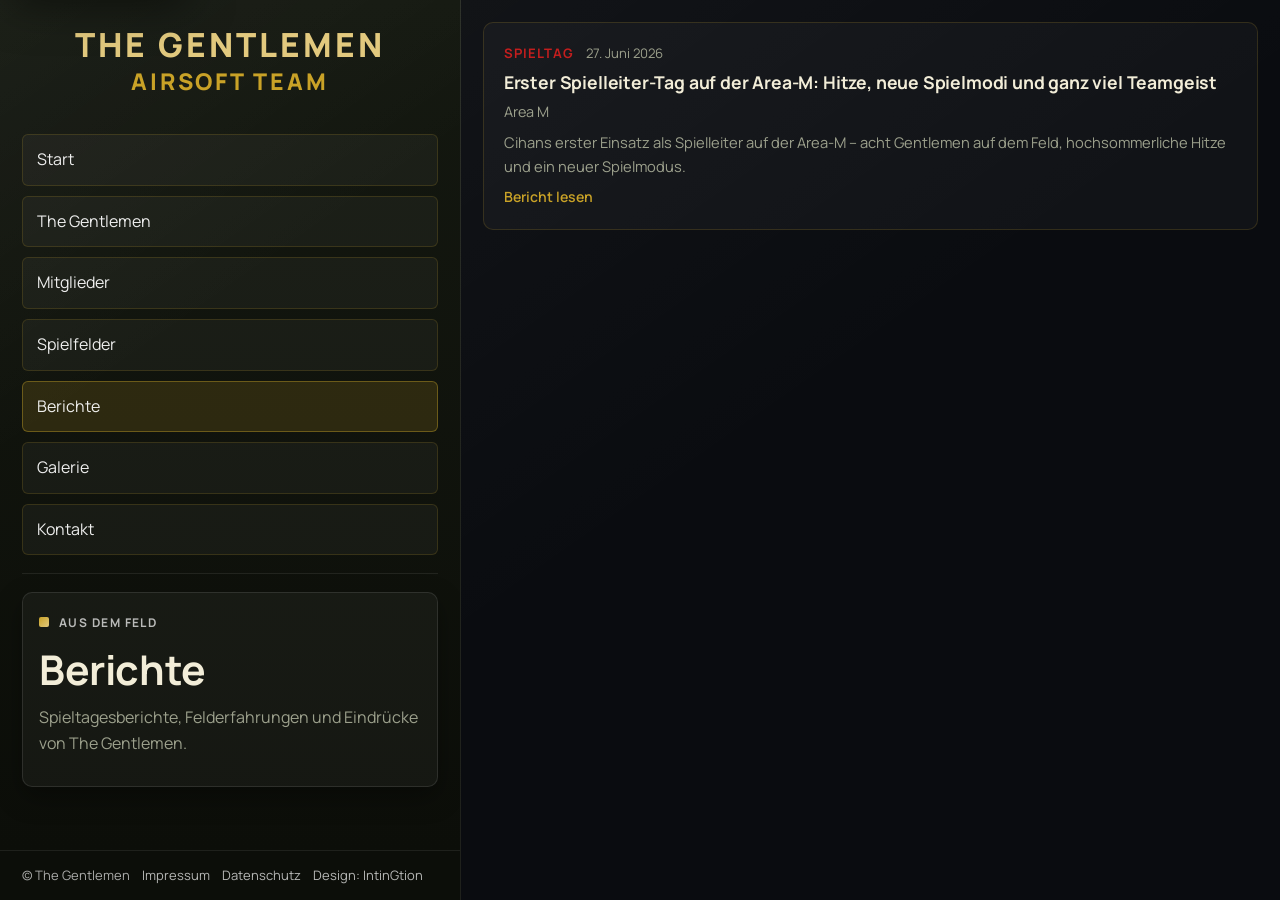
==== commit 187df06e: "Fix mobile layout: move legal footer below right-pane on small screens Legal footer was appearing be" ====
--- a/berichte.html
+++ b/berichte.html
@@ -1,10 +1,10 @@
-<!doctype html>
+﻿<!doctype html>
 <html lang="de">
   <head>
     <meta charset="utf-8" />
     <meta name="viewport" content="width=device-width, initial-scale=1.0" />
     <title>Berichte – The Gentlemen</title>
-    <meta name="description" content="Spieltagesberichte und Felderfahrungen von The Gentlemen Airsoft Team." />
+    <meta name="description" content="Spieltagesberichte, Felderfahrungen und Eindrücke von The Gentlemen Airsoft Team." />
 
     <link rel="preconnect" href="https://fonts.googleapis.com" />
     <link rel="preconnect" href="https://fonts.gstatic.com" crossorigin />
@@ -15,6 +15,18 @@
 
     <meta name="theme-color" content="#0b0d12" />
     <meta name="color-scheme" content="dark" />
+
+    <meta property="og:type" content="website" />
+    <meta property="og:site_name" content="The Gentlemen" />
+    <meta property="og:locale" content="de_DE" />
+    <meta property="og:title" content="Berichte – The Gentlemen" />
+    <meta property="og:description" content="Spieltagesberichte, Felderfahrungen und Eindrücke von The Gentlemen Airsoft Team." />
+    <meta property="og:url" content="https://the-gentlemen.de/berichte.html" />
+    <meta property="og:image" content="https://the-gentlemen.de/resources/brand/badge.png" />
+    <meta name="twitter:card" content="summary" />
+    <meta name="twitter:title" content="Berichte – The Gentlemen" />
+    <meta name="twitter:description" content="Spieltagesberichte, Felderfahrungen und Eindrücke von The Gentlemen Airsoft Team." />
+    <meta name="twitter:image" content="https://the-gentlemen.de/resources/brand/badge.png" />
   </head>
 
   <body>
@@ -51,12 +63,6 @@
               <p class="muted">Spieltagesberichte, Felderfahrungen und Eindrücke von The Gentlemen.</p>
             </section>
 
-            <footer class="legal" aria-label="Rechtliches">
-              <span>© The Gentlemen</span>
-              <a href="impressum.html">Impressum</a>
-              <a href="datenschutz.html">Datenschutz</a>
-              <a href="https://intingtion.de" target="_blank" rel="noopener noreferrer">Design: IntinGtion</a>
-            </footer>
           </main>
         </div>
       </div>
@@ -68,6 +74,13 @@
           </div>
         </div>
       </div>
+
+      <footer class="legal" aria-label="Rechtliches">
+        <span>© The Gentlemen</span>
+        <a href="impressum.html">Impressum</a>
+        <a href="datenschutz.html">Datenschutz</a>
+        <a href="https://intingtion.de" target="_blank" rel="noopener noreferrer">Design: IntinGtion</a>
+      </footer>
     </div>
 
     <div id="bericht-modal" hidden role="dialog" aria-modal="true" aria-labelledby="bericht-modal-titel">
--- a/resources/style.css
+++ b/resources/style.css
@@ -141,14 +141,18 @@
   min-height: 100dvh;
   display: grid;
   grid-template-columns: clamp(360px, 36vw, 560px) 1fr;
+  grid-template-rows: 1fr auto;
+  grid-template-areas:
+    "left  right"
+    "legal right";
 }
 
 .left-pane {
   position: relative;
+  grid-area: left;
   z-index: 2;
   display: flex;
   flex-direction: column;
-  min-height: 100dvh;
   background: linear-gradient(145deg, rgba(255, 255, 255, 0.04), transparent 40%),
     linear-gradient(180deg, var(--panel), var(--bg));
   border-right: 1px solid rgba(255, 255, 255, 0.08);
@@ -203,6 +207,7 @@
 
 .right-pane {
   position: relative;
+  grid-area: right;
   z-index: 1;
   overflow: hidden;
   background: #0a0c10;
@@ -722,7 +727,7 @@
   font-size: 13px;
 }
 
-/* ---------- Footer Links inside left pane ---------- */
+/* ---------- Footer Links (legal) ---------- */
 .legal {
   margin-top: 16px;
   padding-top: 14px;
@@ -732,6 +737,16 @@
   gap: 12px;
   font-size: 13px;
   color: rgba(255, 255, 255, 0.65);
+}
+
+/* When .legal is a direct shell child: place in left column */
+.shell > .legal {
+  grid-area: legal;
+  margin-top: 0;
+  padding: 14px 22px;
+  border-top: 1px solid rgba(255, 255, 255, 0.08);
+  border-right: 1px solid rgba(255, 255, 255, 0.08);
+  background: var(--bg);
 }
 
 .legal a {
@@ -867,6 +882,16 @@
 @media (max-width: 980px) {
   .shell {
     grid-template-columns: 1fr;
+    grid-template-rows: auto;
+    grid-template-areas:
+      "left"
+      "right"
+      "legal";
+  }
+
+  .shell > .legal {
+    border-right: none;
+    padding: 14px 22px;
   }
 
   .right-pane {
@@ -2059,4 +2084,28 @@
   height: auto;
   border-radius: var(--radius-sm);
   display: block;
+}
+
+.bericht-modal__body h3 {
+  margin: 1.4em 0 0.4em;
+  font-size: 1rem;
+  color: var(--gold-2);
+  letter-spacing: 0.02em;
+}
+
+.bericht-modal__body blockquote {
+  margin: 1em 0;
+  padding: 12px 16px;
+  border-left: 3px solid var(--border);
+  color: var(--muted);
+  font-style: italic;
+}
+
+.bericht-modal__body blockquote p {
+  margin: 0 0 0.75em;
+  line-height: 1.7;
+}
+
+.bericht-modal__body blockquote p:last-child {
+  margin-bottom: 0;
 }
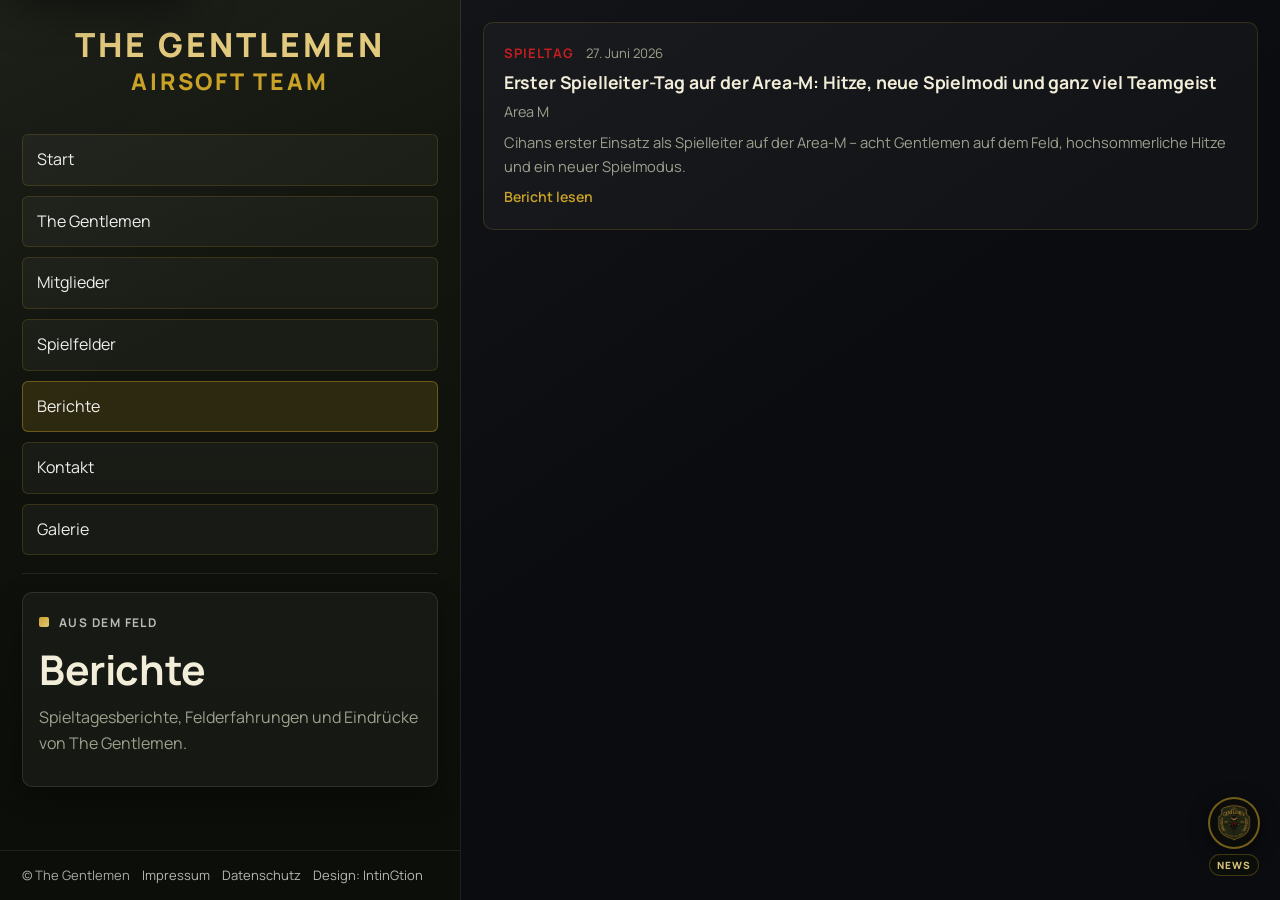
==== commit 5cd64275: "Reorder navigation: Kontakt before Galerie across all pages Co-Authored-By: Claude Sonnet 4.6 <norep" ====
--- a/berichte.html
+++ b/berichte.html
@@ -52,8 +52,8 @@
             <a class="tab" href="mitglieder.html"><span>Mitglieder</span></a>
             <a class="tab" href="spielfelder.html"><span>Spielfelder</span></a>
             <a class="tab" aria-current="page" href="berichte.html"><span>Berichte</span></a>
+            <a class="tab" href="kontakt.html"><span>Kontakt</span></a>
             <a class="tab" href="galerie.html"><span>Galerie</span></a>
-            <a class="tab" href="kontakt.html"><span>Kontakt</span></a>
           </nav>
 
           <main id="content" class="page">
--- a/resources/style.css
+++ b/resources/style.css
@@ -387,6 +387,36 @@
   color: rgba(255, 255, 255, 0.55);
 }
 
+/* ---------- Mobile Nav Toggle ---------- */
+.nav-toggle {
+  display: none;
+  flex-direction: column;
+  justify-content: center;
+  gap: 5px;
+  flex-shrink: 0;
+  width: 42px;
+  height: 42px;
+  padding: 0 11px;
+  background: rgba(255, 255, 255, 0.05);
+  border: 1px solid rgba(255, 255, 255, 0.12);
+  border-radius: 7px;
+  cursor: pointer;
+}
+
+.nav-toggle span {
+  display: block;
+  width: 20px;
+  height: 2px;
+  background: var(--text);
+  border-radius: 1px;
+  pointer-events: none;
+  transition: transform .22s ease, opacity .16s ease;
+}
+
+.nav-toggle[aria-expanded="true"] span:nth-child(1) { transform: translateY(7px) rotate(45deg); }
+.nav-toggle[aria-expanded="true"] span:nth-child(2) { opacity: 0; }
+.nav-toggle[aria-expanded="true"] span:nth-child(3) { transform: translateY(-7px) rotate(-45deg); }
+
 /* ---------- Tabs (Nav) ---------- */
 .tabs {
   margin-top: 18px;
@@ -561,6 +591,129 @@
   background: rgba(226, 201, 126, 0.06);
 }
 
+/* ---------- News Floating Button ---------- */
+.news-fab {
+  position: fixed;
+  bottom: 24px;
+  right: 20px;
+  z-index: 3000;
+  display: flex;
+  flex-direction: column;
+  align-items: center;
+  gap: 5px;
+  text-decoration: none;
+  animation: news-fab-float 3s ease-in-out infinite;
+}
+
+body.modal-open .news-fab {
+  display: none;
+}
+
+.news-fab__logo {
+  width: 52px;
+  height: 52px;
+  border-radius: 50%;
+  border: 2px solid rgba(201, 162, 39, 0.55);
+  background: rgba(12, 14, 9, 0.92);
+  box-shadow: 0 4px 18px rgba(0, 0, 0, 0.55);
+  padding: 5px;
+  object-fit: contain;
+  transition: transform .2s ease, box-shadow .2s ease, border-color .2s ease;
+}
+
+.news-fab:hover .news-fab__logo,
+.news-fab:focus-visible .news-fab__logo {
+  transform: scale(1.1);
+  border-color: rgba(201, 162, 39, 0.9);
+  box-shadow: 0 6px 24px rgba(0, 0, 0, 0.65), 0 0 0 4px rgba(201, 162, 39, 0.18);
+}
+
+.news-fab__label {
+  font-size: 10px;
+  font-weight: 800;
+  letter-spacing: 0.08em;
+  text-transform: uppercase;
+  color: rgba(226, 201, 126, 0.95);
+  background: rgba(12, 14, 9, 0.88);
+  padding: 2px 7px;
+  border-radius: 999px;
+  border: 1px solid rgba(201, 162, 39, 0.28);
+}
+
+@keyframes news-fab-float {
+  0%, 100% { transform: translateY(0); }
+  50%       { transform: translateY(-6px); }
+}
+
+/* ---------- Neuigkeiten (Start-Seite) ---------- */
+.news-list {
+  display: flex;
+  flex-direction: column;
+  gap: 10px;
+  margin-top: 10px;
+}
+
+.news-item {
+  display: flex;
+  flex-direction: column;
+  gap: 4px;
+  padding: 12px 14px;
+  background: rgba(255, 255, 255, 0.04);
+  border: 1px solid rgba(255, 255, 255, 0.09);
+  border-radius: var(--radius-sm);
+  text-decoration: none;
+  color: inherit;
+  transition: border-color .18s ease, background .18s ease;
+}
+
+.news-item:hover {
+  border-color: rgba(201, 162, 39, 0.40);
+  background: rgba(201, 162, 39, 0.05);
+}
+
+.news-item__meta {
+  font-size: 11px;
+  letter-spacing: 0.03em;
+  text-transform: uppercase;
+}
+
+.news-item__title {
+  font-weight: 700;
+  font-size: 13px;
+  line-height: 1.35;
+  color: var(--text);
+}
+
+.news-item__intro {
+  font-size: 12px;
+  line-height: 1.5;
+  display: -webkit-box;
+  -webkit-line-clamp: 2;
+  -webkit-box-orient: vertical;
+  overflow: hidden;
+}
+
+.news-item__link {
+  font-size: 12px;
+  font-weight: 700;
+  color: rgba(226, 201, 126, 0.9);
+  margin-top: 2px;
+}
+
+.news-item--pin {
+  border-color: rgba(201, 162, 39, 0.38);
+  background: rgba(201, 162, 39, 0.06);
+}
+
+.news-item--pin .news-item__meta {
+  color: rgba(226, 201, 126, 0.75);
+}
+
+.news-item--pin:hover {
+  border-color: rgba(201, 162, 39, 0.65);
+  background: rgba(201, 162, 39, 0.10);
+}
+
 .pills {
   display: flex;
   flex-wrap: wrap;
@@ -616,8 +769,8 @@
 
 .patch-card__img {
   width: auto;
-  max-width: 110px;
-  max-height: 110px;
+  max-width: 280px;
+  max-height: 280px;
   height: auto;
   filter: drop-shadow(0 4px 14px rgba(0, 0, 0, 0.5));
 }
@@ -630,7 +783,7 @@
 }
 
 .patch-card__desc {
-  font-size: 13px;
+  font-size: 15px;
   line-height: 1.6;
   margin: 0;
 }
@@ -923,6 +1076,37 @@
 
   .topbar {
     padding-bottom: 12px;
+    display: flex;
+    align-items: center;
+    gap: 12px;
+  }
+
+  .topbar .brand {
+    flex: 1;
+    width: auto;
+    align-items: center;
+  }
+
+  .topbar .brand--centered .brand__row {
+    justify-content: flex-start;
+  }
+
+  .topbar .brand__badge {
+    display: none;
+  }
+
+  .nav-toggle {
+    display: flex;
+  }
+
+  nav.tabs {
+    display: none;
+    margin-top: 0;
+    padding-bottom: 10px;
+  }
+
+  nav.tabs.is-open {
+    display: grid;
   }
 
   .brand {
@@ -1006,6 +1190,14 @@
 
   .splash__pulse {
     animation: none;
+  }
+
+  .news-fab {
+    animation: none;
+  }
+
+  .nav-toggle span {
+    transition: none;
   }
 
   a {
